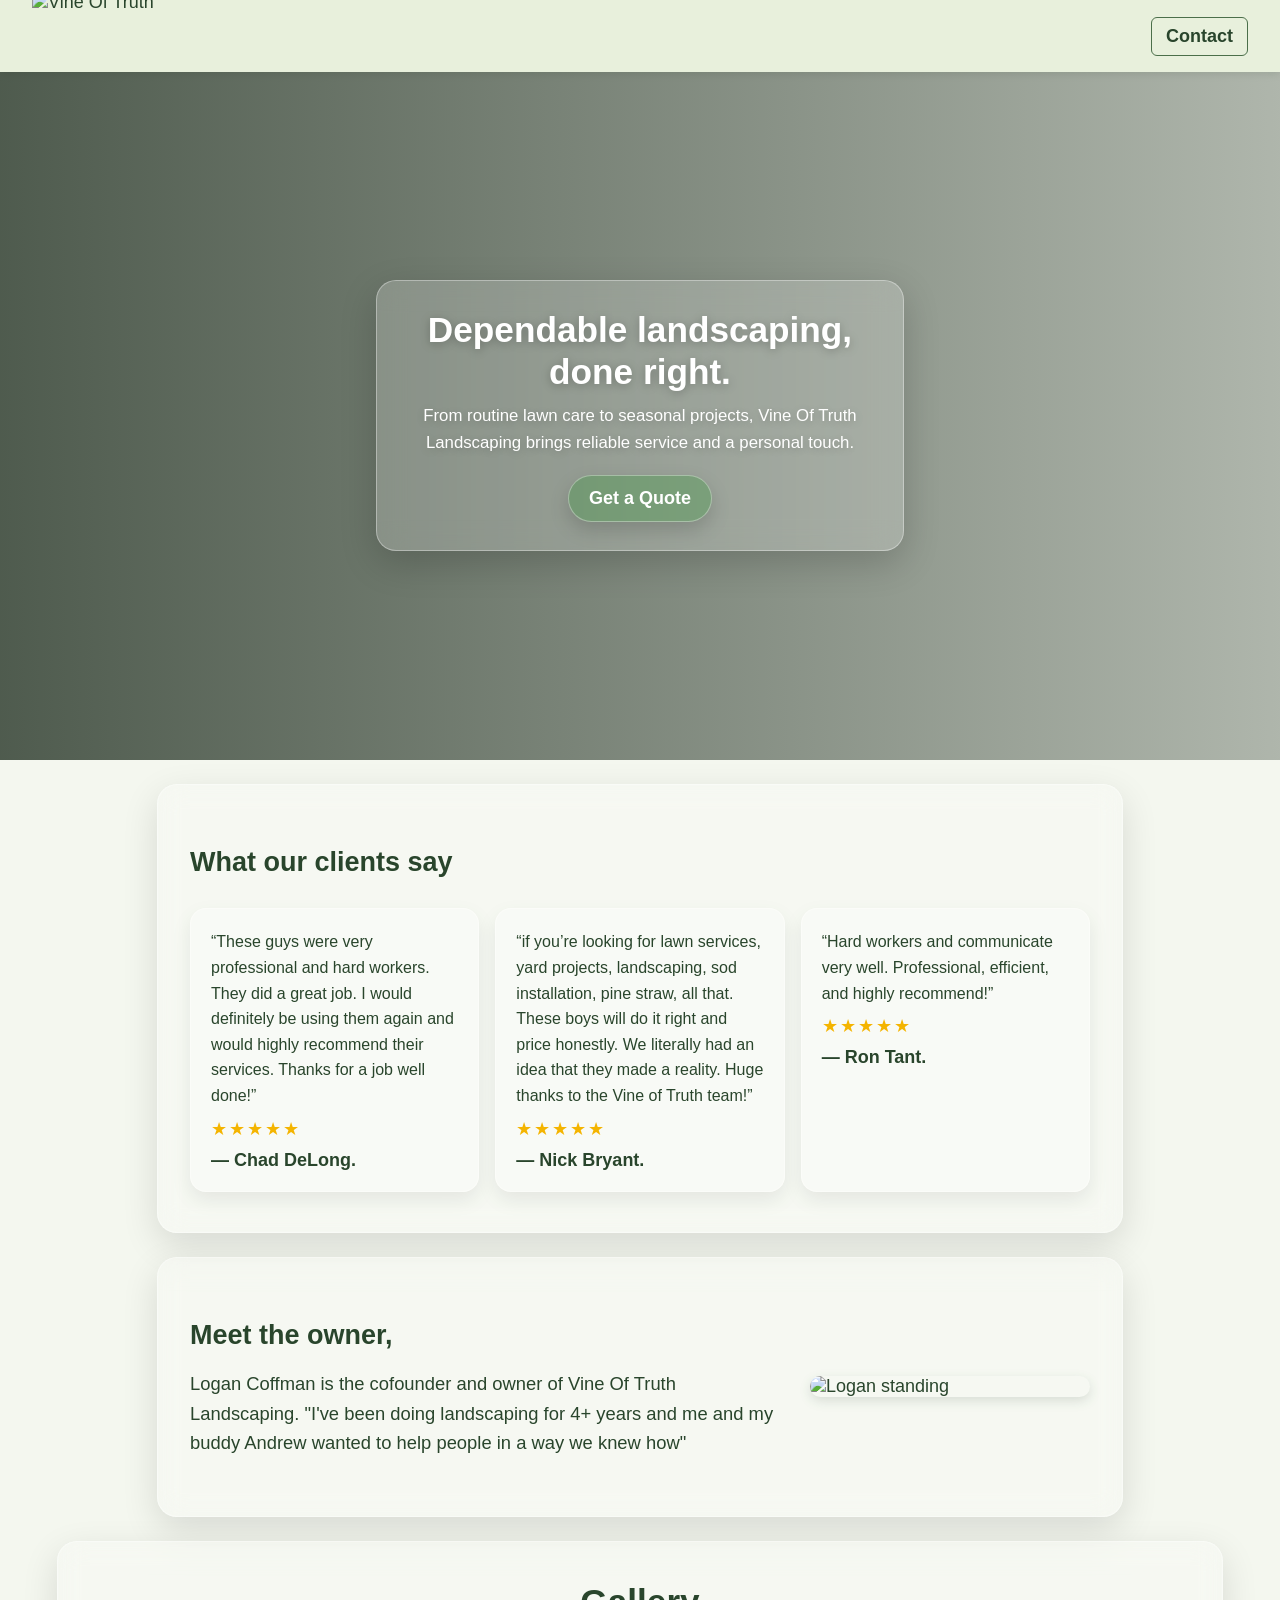
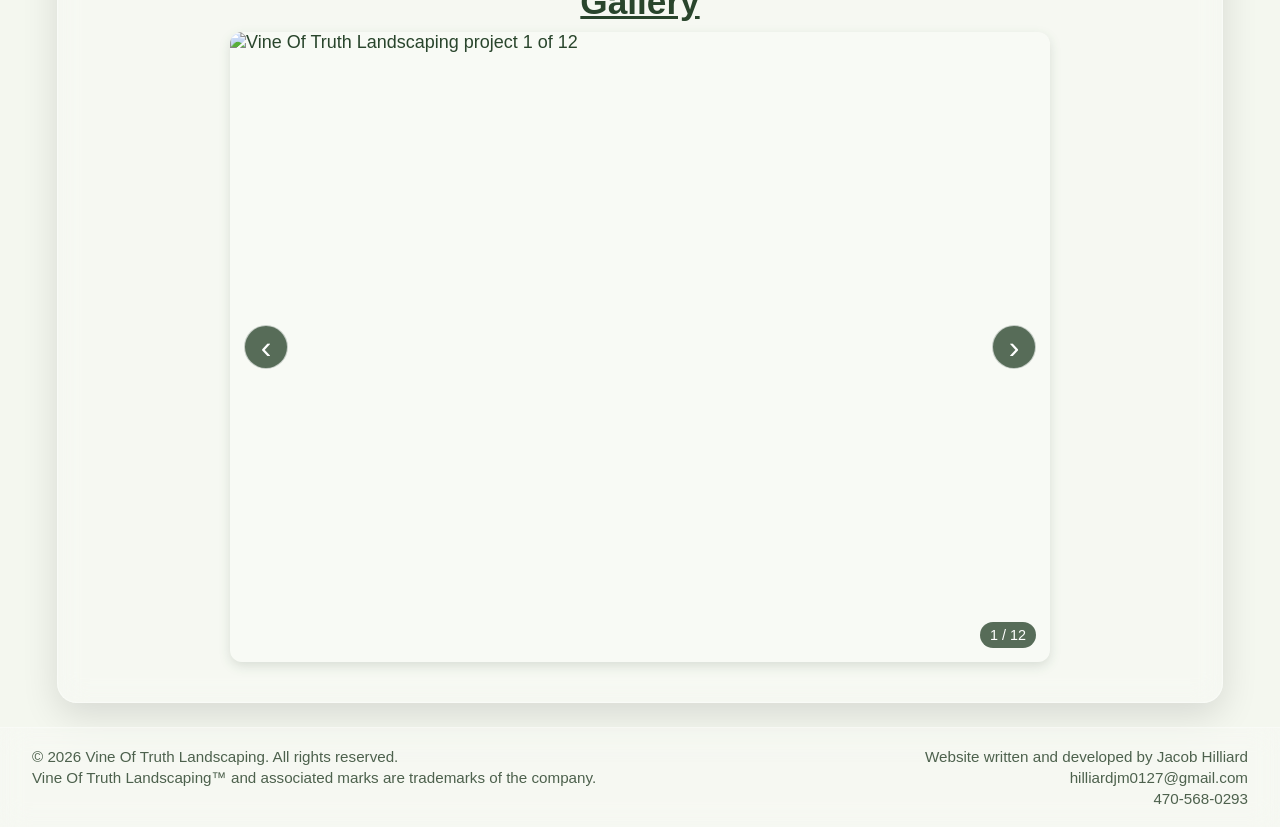
==== index.html @ ecdbbe31 "Rename main.html to index.html" ====
<!DOCTYPE html>
<html lang="en">
    <head>
        <title>Vine Of Truth</title>
        <meta charset="UTF-8">
        <meta name="viewport" content="width=device-width, initial-scale=1">
        <link href="style.css" rel="stylesheet">
    </head>
    <body>
        <div class="page-transition-overlay" aria-hidden="true">
            <img src="docs/images/Logo.png" alt="Vine Of Truth logo" class="transition-logo" />
        </div>

        <header class="top-header">
            <div class="logo">
                <img src="docs/images/Logo.png" alt="Vine Of Truth" />
            </div>
            <a href="contact.html" class="header-nav-link">Contact</a>
        </header>

        <main>
            <section class="hero-section">
                <div class="hero-overlay">
                    <h1>Dependable landscaping, done right.</h1>
                    <p>From routine lawn care to seasonal projects, Vine Of Truth Landscaping brings reliable service and a personal touch.</p>
                    <a href="contact.html" class="quote-button">Get a Quote</a>
                </div>
            </section>
            <section class="content-section reveal reviews-section">
                <h2>What our clients say</h2>
                <div class="reviews-grid">
                    <article class="review-card">
                        <p>“These guys were very professional and hard workers. They did a great job. I would definitely be using them again and would highly recommend their services. Thanks for a job well done!”</p>
                        <div class="stars" aria-label="5 out of 5 stars">★★★★★</div>
                        <strong>— Chad DeLong.</strong>
                    </article>
                    <article class="review-card">
                        <p>“if you’re looking for lawn services, yard projects, landscaping, sod installation, pine straw, all that. These boys will do it right and price honestly. We literally had an idea that they made a reality. Huge thanks to the Vine of Truth team!”</p>
                        <div class="stars" aria-label="5 out of 5 stars">★★★★★</div>
                        <strong>— Nick Bryant.</strong>
                    </article>
                    <article class="review-card">
                        <p>“Hard workers and communicate very well. Professional, efficient, and highly recommend!”</p>
                        <div class="stars" aria-label="5 out of 5 stars">★★★★★</div>
                        <strong>— Ron Tant.</strong>
                    </article>
                </div>
            </section>
            <section class="content-section reveal owner-section">
                <div class="owner-text">
                    <h1>Meet the owner,</h1>
                    <p>Logan Coffman is the cofounder and owner of Vine Of Truth Landscaping.
                         "I've been doing landscaping for 4+ years and me and my buddy Andrew wanted to help people in a way we knew how"</p>
                </div>
                <img src="docs/images/loganstanding.png" alt="Logan standing" class="owner-image" />
            </section>
            <section class="content-section reveal gallery-section" data-gallery-images="docs/images/Gallery/IMG_20260820_103149.jpg|docs/images/Gallery/IMG_20260820_103217.jpg|docs/images/Gallery/IMG_20260820_103219.jpg|docs/images/Gallery/IMG_20260820_103222.jpg|docs/images/Gallery/IMG_20260820_103341.jpg|docs/images/Gallery/IMG_20260820_103352.jpg|docs/images/Gallery/IMG_20260820_103355.jpg|docs/images/Gallery/IMG_20260820_103402.jpg|docs/images/Gallery/IMG_20260820_103404.jpg|docs/images/Gallery/IMG_20260820_103408.jpg|docs/images/Gallery/IMG_20260820_103415.jpg|docs/images/Gallery/IMG_20260820_103417.jpg">
                <h2>Gallery</h2>
                <div class="gallery-viewer" tabindex="0" aria-label="Landscaping project gallery">
                    <button class="gallery-arrow gallery-arrow-previous" type="button" aria-label="Previous gallery image">&lsaquo;</button>
                    <img src="docs/images/Gallery/IMG_20260820_103149.jpg" alt="Vine Of Truth Landscaping project 1 of 12" class="gallery-image" decoding="async" />
                    <button class="gallery-arrow gallery-arrow-next" type="button" aria-label="Next gallery image">&rsaquo;</button>
                    <span class="gallery-counter" aria-live="polite">1 / 12</span>
                </div>
            </section>
        </main>

        <footer class="bottom-bar">
            <div class="footer-left">
                <p>© 2026 Vine Of Truth Landscaping. All rights reserved.</p>
                <p>Vine Of Truth Landscaping™ and associated marks are trademarks of the company.</p>
            </div>
            <div class="footer-right">
                <p>Website written and developed by Jacob Hilliard</p>
                <p>hilliardjm0127@gmail.com</p>
                <p>470-568-0293</p>
            </div>
        </footer>

        <script src="script.js"></script>
    </body>
</html>
---- style.css ----
body {
    margin: 0;
    font-family: Arial, sans-serif;
    background-color: #f4f7ef;
    color: #29452c;
    font-size: 18px;
}

.top-header {
    display: flex;
    justify-content: space-between;
    align-items: center;
    padding: 8px 32px;
    height: 72px;
    background-color: #e8f0dc;
    color: #29452c;
    box-shadow: 0 2px 8px rgba(41, 69, 44, 0.12);
    position: relative;
    box-sizing: border-box;
}

.logo {
    padding: 12px 0px 0px;
    display: flex;
    align-items: center;
}

.logo img {
    height: 100px;
    width: auto;
    display: block;
    max-height: 100%;
}

.nav-links {
    display: flex;
    gap: 20px;
    position: absolute;
    left: 50%;
    transform: translateX(-50%);
}

.nav-links a {
    color: #2f2f2f;
    text-decoration: none;
    font-weight: 600;
    padding: 8px 12px;
    border-radius: 6px;
    transition: background-color 0.2s ease;
}

.nav-links a:hover {
    background-color: rgba(0, 0, 0, 0.08);
}

.header-nav-link {
    color: #29452c;
    text-decoration: none;
    font-weight: 600;
    padding: 8px 14px;
    border: 1px solid #4b6f4a;
    border-radius: 6px;
    transition: background-color 0.2s ease, color 0.2s ease;
    margin-left: auto;
}

.header-nav-link:hover {
    background-color: #4b6f4a;
    color: #f4f7ef;
}

.hero-section {
    min-height: 560px;
    padding: 64px 32px;
    display: flex;
    align-items: center;
    justify-content: center;
    position: relative;
    overflow: hidden;
    background-image: url("docs/images/shovelingintrailer.png");
    background-position: center;
    background-size: cover;
    background-repeat: no-repeat;
    background-attachment: fixed;
}

.hero-section::before {
    content: "";
    position: absolute;
    inset: 0;
    background: linear-gradient(90deg, rgba(15, 31, 16, 0.72) 0%, rgba(15, 31, 16, 0.3) 100%);
    pointer-events: none;
}

.contact-hero-section {
    min-height: calc(100vh - 144px);
    padding: 64px 32px;
    display: flex;
    align-items: center;
    justify-content: center;
    position: relative;
    overflow: hidden;
    background-image: url("docs/images/shovelingintrailer.png");
    background-position: center;
    background-size: cover;
    background-repeat: no-repeat;
    background-attachment: fixed;
}

.contact-hero-section::before {
    content: "";
    position: absolute;
    inset: 0;
    background: rgba(15, 31, 16, 0.45);
    pointer-events: none;
}

.hero-overlay {
    margin: 0 auto;
    position: relative;
    z-index: 1;
    transform: translateY(0);
    transition: transform 0.25s ease-out;
    will-change: transform;
}

.hero-overlay {
    max-width: 470px;
    padding: 28px;
    border-radius: 20px;
    background: rgba(255, 255, 255, 0.2);
    border: 1px solid rgba(255, 255, 255, 0.35);
    box-shadow: 0 12px 36px rgba(0, 0, 0, 0.18);
    backdrop-filter: blur(14px);
    -webkit-backdrop-filter: blur(14px);
    color: #ffffff;
    display: flex;
    flex-direction: column;
    align-items: center;
    text-align: center;
}

.hero-overlay h1 {
    margin: 0 0 10px;
    font-size: 2.2rem;
    line-height: 1.2;
    text-shadow: 0 2px 10px rgba(0, 0, 0, 0.25);
}

.hero-overlay p {
    margin: 0;
    font-size: 1.05rem;
    line-height: 1.6;
    text-shadow: 0 2px 8px rgba(0, 0, 0, 0.2);
}

.quote-button {
    display: inline-block;
    margin-top: 18px;
    padding: 12px 20px;
    border-radius: 999px;
    background: rgba(17, 148, 24, 0.24);
    color: #ffffff;
    text-decoration: none;
    font-weight: 700;
    border: 1px solid rgba(255, 255, 255, 0.35);
    box-shadow: 0 8px 20px rgba(0, 0, 0, 0.16);
    transition: transform 0.2s ease, background-color 0.2s ease;
}

.quote-button:hover {
    background: rgba(255, 255, 255, 0.34);
    transform: translateY(-2px);
}

.page-transition-overlay {
    position: fixed;
    inset: 0;
    z-index: 9999;
    pointer-events: none;
    background: #f4f7ef;
    opacity: 0;
    visibility: hidden;
    clip-path: circle(0% at 50% 50%);
    display: flex;
    align-items: center;
    justify-content: center;
    will-change: clip-path, opacity;
}

.transition-logo {
    width: min(220px, 40vw);
    max-width: 220px;
    height: auto;
    opacity: 0;
    transform: scale(0.8);
    transition: opacity 0.2s ease, transform 0.2s ease;
    filter: drop-shadow(0 8px 24px rgba(0, 0, 0, 0.18));
}

.page-transition-overlay.is-active {
    opacity: 1;
    visibility: visible;
}

.page-transition-overlay.is-active .transition-logo {
    opacity: 1;
    transform: scale(1);
}

.page-transition-overlay.is-expanding {
    animation: transition-expand 0.7s ease forwards;
}

.page-transition-overlay.is-collapsing {
    animation: transition-collapse 0.75s ease forwards;
}

@keyframes transition-expand {
    from {
        clip-path: circle(0% at var(--x, 50%) var(--y, 50%));
    }
    to {
        clip-path: circle(150vmax at var(--x, 50%) var(--y, 50%));
    }
}

@keyframes transition-collapse {
    0% {
        clip-path: circle(150vmax at var(--x, 50%) var(--y, 50%));
    }
    100% {
        clip-path: circle(0% at var(--x, 50%) var(--y, 50%));
    }
}

.content-section {
    padding: 40px 32px;
    max-width: 900px;
    margin: 24px auto;
    border-radius: 20px;
    background: rgba(255, 255, 255, 0.22);
    border: 1px solid rgba(255, 255, 255, 0.35);
    box-shadow: 0 12px 36px rgba(0, 0, 0, 0.12);
    backdrop-filter: blur(14px);
    -webkit-backdrop-filter: blur(14px);
    opacity: 0;
    transform: translateY(40px);
    transition: opacity 0.6s ease, transform 0.6s ease;
}

.contact-panel {
    position: relative;
    z-index: 1;
    transform: translateY(0);
    transition: transform 0.25s ease-out;
    will-change: transform;
}

.content-section.reveal-visible {
    opacity: 1;
    transform: translateY(0);
}

.content-section h1,
.content-section h2 {
    margin-bottom: 10px;
}

.content-section p {
    font-size: 1.15rem;
    line-height: 1.6;
}

.contact-form {
    background-color: #ffffff;
    padding: 28px;
    border-radius: 14px;
    box-shadow: 0 6px 20px rgba(41, 69, 44, 0.1);
    display: grid;
    gap: 16px;
    margin-top: 24px;
}

.form-row {
    display: flex;
    flex-direction: column;
    gap: 8px;
}

.form-row label {
    font-weight: 600;
    color: #29452c;
}

.form-row input,
.form-row textarea {
    padding: 12px 14px;
    border: 1px solid #cdd9c2;
    border-radius: 8px;
    font-size: 1rem;
    font-family: inherit;
    color: #29452c;
}

.form-row input:focus,
.form-row textarea:focus {
    outline: none;
    border-color: #4b6f4a;
    box-shadow: 0 0 0 3px rgba(75, 111, 74, 0.15);
}

.submit-btn {
    background-color: #4b6f4a;
    color: #f4f7ef;
    border: none;
    border-radius: 8px;
    padding: 12px 16px;
    font-size: 1rem;
    font-weight: 600;
    cursor: pointer;
    transition: background-color 0.2s ease;
}

.submit-btn:hover {
    background-color: #3b573a;
}

.form-status {
    min-height: 24px;
    margin: 0;
    color: #4b6f4a;
    font-weight: 600;
}

.reviews-section {
    display: flex;
    flex-direction: column;
    gap: 20px;
}

.reviews-grid {
    display: grid;
    grid-template-columns: repeat(auto-fit, minmax(220px, 1fr));
    gap: 16px;
}

.review-card {
    padding: 20px;
    border-radius: 16px;
    background: rgba(255, 255, 255, 0.25);
    border: 1px solid rgba(255, 255, 255, 0.35);
    box-shadow: 0 8px 20px rgba(0, 0, 0, 0.08);
}

.review-card p {
    margin: 0 0 10px;
    font-size: 1rem;
    line-height: 1.6;
}

.review-card strong {
    color: #29452c;
}

.stars {
    margin: 8px 0 10px;
    color: #f4b400;
    letter-spacing: 2px;
    font-size: 1.1rem;
}

.owner-section {
    display: flex;
    align-items: center;
    justify-content: space-between;
    gap: 24px;
}

.owner-text {
    flex: 1;
}

.owner-image {
    width: 280px;
    height: auto;
    border-radius: 12px;
    box-shadow: 0 4px 12px rgba(41, 69, 44, 0.15);
}

.gallery-section {
    max-width: 1100px;
}

.gallery-section h2 {
    margin-top: 0;
    text-align: center;
    font-size: 2.2rem;
    text-decoration: underline;
}

.gallery-viewer {
    position: relative;
    max-width: 820px;
    margin: 0 auto;
    outline: none;
    touch-action: pan-y;
}

.gallery-image {
    width: 100%;
    height: min(70vh, 680px);
    object-fit: contain;
    display: block;
    background: rgba(255, 255, 255, 0.2);
    border-radius: 12px;
    box-shadow: 0 4px 12px rgba(41, 69, 44, 0.15);
}

.gallery-arrow {
    position: absolute;
    top: 50%;
    z-index: 1;
    width: 44px;
    height: 44px;
    border: 1px solid rgba(255, 255, 255, 0.65);
    border-radius: 50%;
    background: rgba(41, 69, 44, 0.78);
    color: #ffffff;
    font-size: 2rem;
    line-height: 1;
    cursor: pointer;
    transform: translateY(-50%);
    transition: background-color 0.2s ease, transform 0.2s ease;
}

.gallery-arrow:hover,
.gallery-arrow:focus-visible {
    background: #29452c;
    transform: translateY(-50%) scale(1.08);
}

.gallery-arrow-previous {
    left: 14px;
}

.gallery-arrow-next {
    right: 14px;
}

.gallery-counter {
    position: absolute;
    right: 14px;
    bottom: 14px;
    padding: 5px 10px;
    border-radius: 999px;
    background: rgba(41, 69, 44, 0.78);
    color: #ffffff;
    font-size: 0.9rem;
}

.bottom-bar {
    background: rgba(255, 255, 255, 0.2);
    color: #4d614d;
    padding: 16px 32px;
    display: flex;
    justify-content: space-between;
    align-items: flex-start;
    gap: 24px;
    font-size: 0.95rem;
    border-top: 1px solid rgba(255, 255, 255, 0.35);
    backdrop-filter: blur(14px);
    -webkit-backdrop-filter: blur(14px);
}

.footer-left,
.footer-right {
    flex: 1;
}

.footer-right {
    text-align: right;
}

.bottom-bar p {
    margin: 4px 0;
}
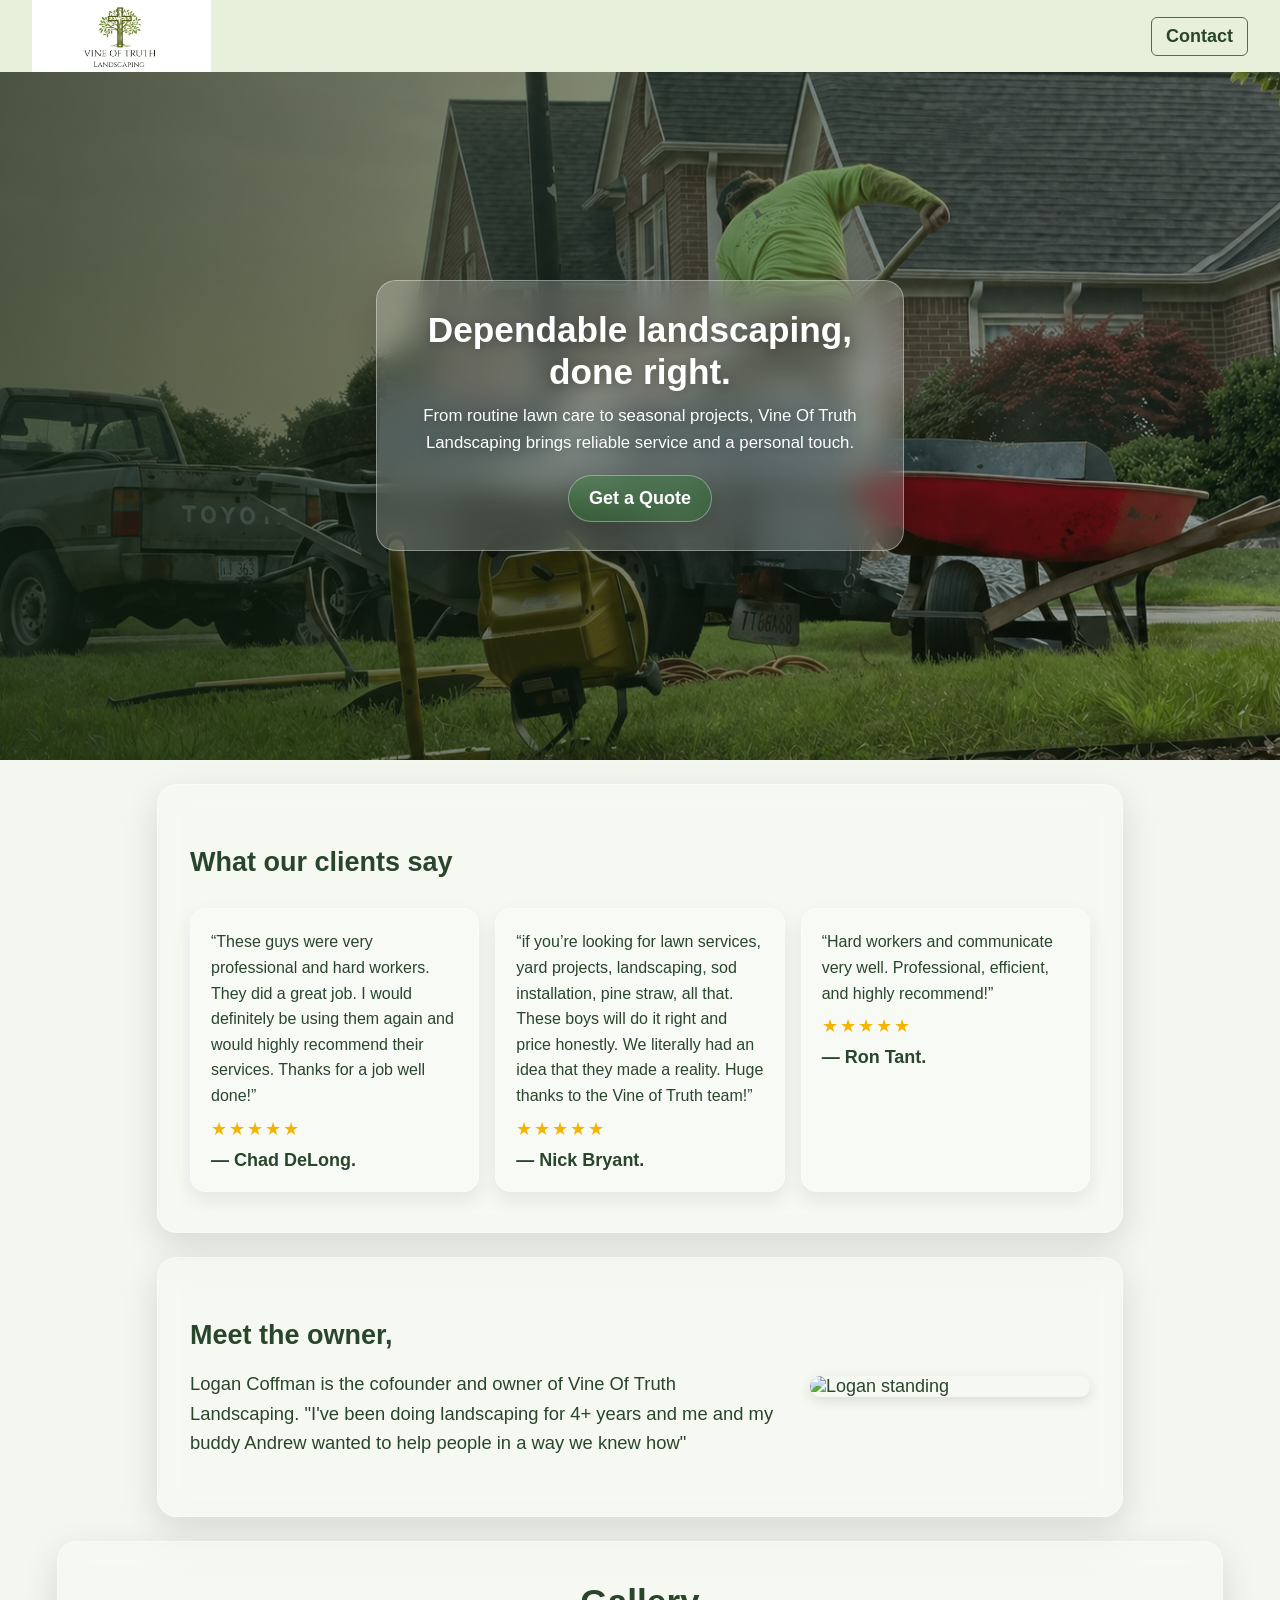
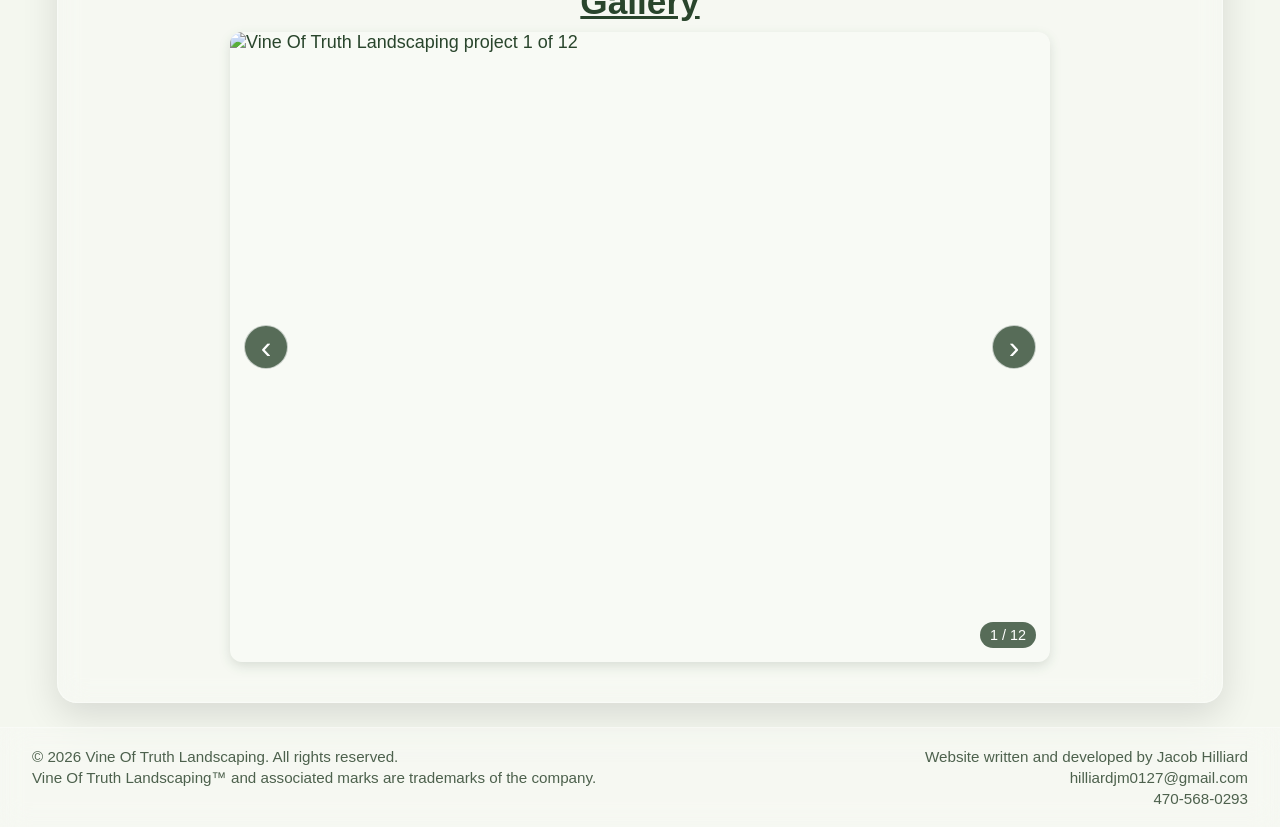
==== commit eeb11dbf: "Add files via upload" ====
--- a/index.html
+++ b/index.html
@@ -8,12 +8,12 @@
     </head>
     <body>
         <div class="page-transition-overlay" aria-hidden="true">
-            <img src="docs/images/Logo.png" alt="Vine Of Truth logo" class="transition-logo" />
+            <img src="Logo.jpg" alt="Vine Of Truth logo" class="transition-logo" />
         </div>
 
         <header class="top-header">
             <div class="logo">
-                <img src="docs/images/Logo.png" alt="Vine Of Truth" />
+                <img src="Logo.jpg" alt="Vine Of Truth" />
             </div>
             <a href="contact.html" class="header-nav-link">Contact</a>
         </header>
@@ -52,13 +52,13 @@
                     <p>Logan Coffman is the cofounder and owner of Vine Of Truth Landscaping.
                          "I've been doing landscaping for 4+ years and me and my buddy Andrew wanted to help people in a way we knew how"</p>
                 </div>
-                <img src="docs/images/loganstanding.png" alt="Logan standing" class="owner-image" />
+                <img src="loganstanding.jpg" alt="Logan standing" class="owner-image" />
             </section>
-            <section class="content-section reveal gallery-section" data-gallery-images="docs/images/Gallery/IMG_20260820_103149.jpg|docs/images/Gallery/IMG_20260820_103217.jpg|docs/images/Gallery/IMG_20260820_103219.jpg|docs/images/Gallery/IMG_20260820_103222.jpg|docs/images/Gallery/IMG_20260820_103341.jpg|docs/images/Gallery/IMG_20260820_103352.jpg|docs/images/Gallery/IMG_20260820_103355.jpg|docs/images/Gallery/IMG_20260820_103402.jpg|docs/images/Gallery/IMG_20260820_103404.jpg|docs/images/Gallery/IMG_20260820_103408.jpg|docs/images/Gallery/IMG_20260820_103415.jpg|docs/images/Gallery/IMG_20260820_103417.jpg">
+            <section class="content-section reveal gallery-section" data-gallery-images="IMG_20260820_103149.jpg|IMG_20260820_103217.jpg|IMG_20260820_103219.jpg|IMG_20260820_103222.jpg|IMG_20260820_103341.jpg|IMG_20260820_103352.jpg|IMG_20260820_103355.jpg|IMG_20260820_103402.jpg|IMG_20260820_103404.jpg|IMG_20260820_103408.jpg|IMG_20260820_103415.jpg|IMG_20260820_103417.jpg">
                 <h2>Gallery</h2>
                 <div class="gallery-viewer" tabindex="0" aria-label="Landscaping project gallery">
                     <button class="gallery-arrow gallery-arrow-previous" type="button" aria-label="Previous gallery image">&lsaquo;</button>
-                    <img src="docs/images/Gallery/IMG_20260820_103149.jpg" alt="Vine Of Truth Landscaping project 1 of 12" class="gallery-image" decoding="async" />
+                    <img src="IMG_20260820_103149.jpg" alt="Vine Of Truth Landscaping project 1 of 12" class="gallery-image" decoding="async" />
                     <button class="gallery-arrow gallery-arrow-next" type="button" aria-label="Next gallery image">&rsaquo;</button>
                     <span class="gallery-counter" aria-live="polite">1 / 12</span>
                 </div>
@@ -79,4 +79,4 @@
 
         <script src="script.js"></script>
     </body>
-</html>
+</html>
--- a/style.css
+++ b/style.css
@@ -77,7 +77,7 @@
     justify-content: center;
     position: relative;
     overflow: hidden;
-    background-image: url("docs/images/shovelingintrailer.png");
+    background-image: url("shovelingintrailer.jpg");
     background-position: center;
     background-size: cover;
     background-repeat: no-repeat;
@@ -100,7 +100,7 @@
     justify-content: center;
     position: relative;
     overflow: hidden;
-    background-image: url("docs/images/shovelingintrailer.png");
+    background-image: url("shovelingintrailer.jpg");
     background-position: center;
     background-size: cover;
     background-repeat: no-repeat;
